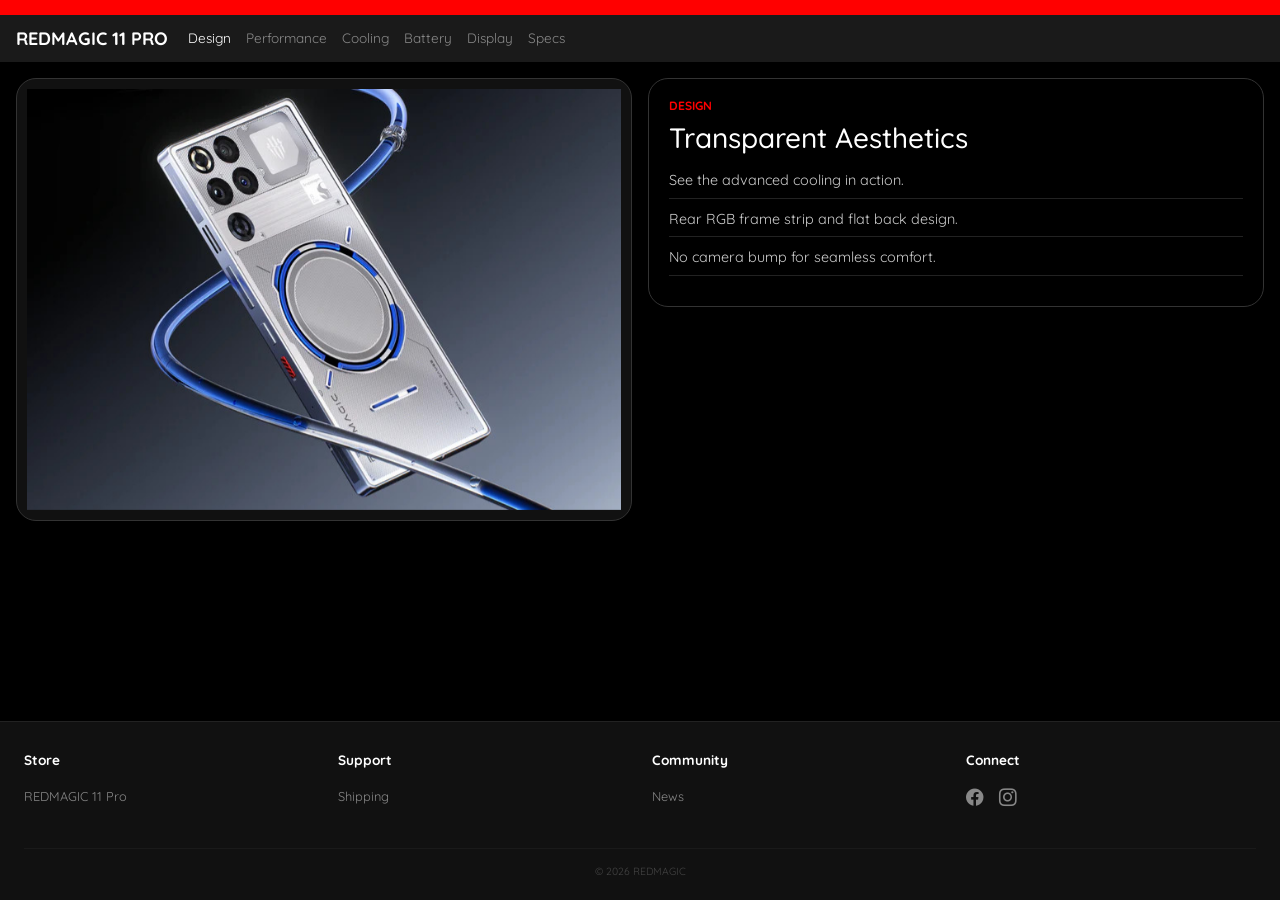
==== A01/index.html @ 56740798 "Update index.html" ====
<!DOCTYPE html>
<html lang="en">
<head>
    <meta charset="utf-8">
    <meta name="viewport" content="width=device-width, initial-scale=1">
    <title>REDMAGIC 11 Pro</title>
    
    <link href="https://cdn.jsdelivr.net/npm/bootstrap@5.3.3/dist/css/bootstrap.min.css" rel="stylesheet">
    <link href="https://fonts.googleapis.com/css2?family=Quicksand:wght@400;500;600;700&display=swap" rel="stylesheet">
    <link rel="stylesheet" href="https://cdn.jsdelivr.net/npm/bootstrap-icons@1.11.3/font/bootstrap-icons.min.css">

    <style>
        body { background: #000; color: white; margin: 0; font-family: 'Quicksand', sans-serif; display: flex; flex-direction: column; min-height: 100vh; }
        .top-bar { height: 15px; background: red; }
        .header-bar { background: #1a1a1a; padding: 10px 0; }
        .brand-name { font-weight: 700; text-transform: uppercase; margin-right: 20px; font-size: clamp(14px, 2vw, 18px); }

        .nav-center { display: flex; gap: 15px; overflow-x: auto; scrollbar-width: none; }
        .nav-center::-webkit-scrollbar { display: none; }
        .tab { cursor: pointer; color: #888; font-size: 0.85rem; position: relative; white-space: nowrap; }
        .tab.active { color: white; }
        .tab.active::after { content: ""; position: absolute; left: 0; bottom: -5px; width: 100%; height: 2px; background: red; }

        .main-content { flex: 1; padding-bottom: 40px; }
        
        /* Box Styling - align-items-start in the row prevents the right box from stretching */
        .left-box { background: #111; border-radius: 20px; border: 1px solid #333; padding: 10px; }
        .content-box { background: #000; border-radius: 20px; padding: 20px; border: 1px solid #333; }
        
        .carousel-item img { width: 100%; height: auto; object-fit: contain; }

        .text-danger { color: #ff0000 !important; text-transform: uppercase; font-weight: 700; font-size: 0.75rem; }
        h2 { font-size: clamp(18px, 3vw, 28px); margin-bottom: 15px; }

        .spec-list { list-style: none; padding: 0; margin: 0; }
        .spec-list li { margin-bottom: 10px; color: #ccc; border-bottom: 1px solid #222; padding-bottom: 6px; font-size: 0.9rem; }
        .spec-list li b { color: white; font-size: 0.75rem; display: inline-block; width: 110px; }

        /* Video logic: single video for 2-side-by-side (using your split source) */
        .video-wrapper { border-radius: 15px; overflow: hidden; background: #000; border: 1px solid #222; margin-top: 15px; }
        .video-wrapper video { width: 100%; display: block; }
        .video-labels { display: flex; justify-content: space-between; margin-top: 8px; font-size: 0.7rem; font-weight: 700; }

        footer { background: #111; padding: 30px 0 20px; border-top: 1px solid #222; margin-top: auto; }
        footer h6 { font-size: 0.85rem; font-weight: 700; margin-bottom: 15px; }
        .footer-links { list-style: none; padding: 0; }
        .footer-links a { color: #888; text-decoration: none; font-size: 0.8rem; }
        .social-icons { display: flex; gap: 15px; font-size: 1.1rem; color: #888; }
        .copyright-bar { margin-top: 25px; font-size: 0.65rem; color: #444; text-align: center; border-top: 1px solid #1a1a1a; padding-top: 15px; }

        @media (max-width: 991px) {
            .header-bar .container-fluid { flex-direction: column; align-items: flex-start !important; }
        }
    </style>
</head>

<body>

<div class="main-content">
    <div class="top-bar"></div>
    <div class="header-bar">
        <div class="container-fluid d-flex justify-content-between px-3">
            <div class="d-flex align-items-center">
                <span class="brand-name">REDMAGIC 11 Pro</span>
                <div class="nav-center">
                    <span class="tab active" data-tab="design">Design</span>
                    <span class="tab" data-tab="performance">Performance</span>
                    <span class="tab" data-tab="cooling">Cooling</span>
                    <span class="tab" data-tab="battery">Battery</span>
                    <span class="tab" data-tab="display">Display</span>
                    <span class="tab" data-tab="specs">Specs</span>
                </div>
            </div>
        </div>
    </div>

    <div class="container-fluid mt-3 px-3">
        <div class="row g-3 align-items-start"> <div class="col-12 col-lg-6">
                <div class="left-box">
                    <div id="phoneCarousel" class="carousel slide" data-bs-ride="carousel">
                        <div class="carousel-inner">
                            <div class="carousel-item active"><img src="phone1.jpg"></div>
                            <div class="carousel-item"><img src="phone2.jpg"></div>
                        </div>
                    </div>
                </div>
            </div>

            <div class="col-12 col-lg-6">
                <div class="content-box" id="contentText">
                    <h4 class="text-danger">Design</h4>
                    <h2>Transparent Aesthetics</h2>
                    <ul class="spec-list">
                        <li>See the advanced cooling in action.</li>
                        <li>Rear RGB frame strip and flat back design.</li>
                        <li>No camera bump for seamless comfort.</li>
                    </ul>
                </div>
            </div>
        </div>
    </div>
</div>

<footer>
    <div class="container-fluid px-4">
        <div class="row">
            <div class="col-3"><h6>Store</h6><ul class="footer-links"><li><a href="#">REDMAGIC 11 Pro</a></li></ul></div>
            <div class="col-3"><h6>Support</h6><ul class="footer-links"><li><a href="#">Shipping</a></li></ul></div>
            <div class="col-3"><h6>Community</h6><ul class="footer-links"><li><a href="#">News</a></li></ul></div>
            <div class="col-3"><h6>Connect</h6><div class="social-icons"><i class="bi bi-facebook"></i><i class="bi bi-instagram"></i></div></div>
        </div>
        <div class="copyright-bar">© 2026 REDMAGIC</div>
    </div>
</footer>

<script src="https://cdn.jsdelivr.net/npm/bootstrap@5.3.3/dist/js/bootstrap.bundle.min.js"></script>

<script>
    const tabs = document.querySelectorAll(".tab");
    const content = document.getElementById("contentText");

    tabs.forEach(tab => {
        tab.onclick = function() {
            tabs.forEach(t => t.classList.remove("active"));
            this.classList.add("active");
            updateContent(this.getAttribute("data-tab"));
        };
    });

    function updateContent(type) {
        if (type === "design") {
            content.innerHTML = `
                <h4 class="text-danger">Design</h4>
                <h2>Transparent Aesthetics</h2>
                <ul class="spec-list">
                    <li>See the advanced cooling in action.</li>
                    <li>Rear RGB frame strip and flat back design.</li>
                    <li>No camera bump for seamless comfort.</li>
                </ul>`;
        } else if (type === "performance") {
            content.innerHTML = `
                <h4 class="text-danger">Performance</h4>
                <h2>Snapdragon 8 Elite Gen 5</h2>
                <ul class="spec-list">
                    <li>CPU Clock Speed: 4.6 GHz.</li>
                    <li>33% Lower Latency with RedCore R4 chip.</li>
                </ul>
                <div class="video-wrapper">
                    <video autoplay loop muted playsinline>
                        <source src="https://eu.redmagic.gg/cdn/shop/videos/c/vp/818a5d08717540efadec2632ffc9727e/818a5d08717540efadec2632ffc9727e.HD-1080p-7.2Mbps-61607323.mp4?v=0" type="video/mp4">
                    </video>
                </div>
                <div class="video-labels">
                    <span class="text-danger">REDMAGIC 11 PRO</span>
                    <span class="text-white">XPHONE 17 PRO MAX</span>
                </div>`;
        } else if (type === "cooling") {
            content.innerHTML = `
                <h4 class="text-danger">Cooling</h4>
                <h2>AquaCore System</h2>
                <ul class="spec-list">
                    <li>24,000 RPM Signature Turbo Fan.</li>
                    <li>13,116 mm² Vapor Chamber (50% better dissipation).</li>
                </ul>`;
        } else if (type === "battery") {
            content.innerHTML = `
                <h4 class="text-danger">Battery</h4>
                <h2>7,500mAh Endurance</h2>
                <ul class="spec-list">
                    <li>Up to 34.1 hours of daily use.</li>
                    <li>80W Wired and Wireless Fast Charging.</li>
                </ul>`;
        } else if (type === "display") {
            content.innerHTML = `
                <h4 class="text-danger">Display</h4>
                <h2>BOE X10 AMOLED</h2>
                <ul class="spec-list">
                    <li>Industry-leading under-screen camera.</li>
                    <li>2688 x 1216 high-resolution visuals.</li>
                </ul>`;
        } else if (type === "specs") {
            content.innerHTML = `
                <h4 class="text-danger">Technical Specifications</h4>
                <h2>Full Hardware Details</h2>
                <ul class="spec-list">
                    <li><b>Main Camera</b> 50MP Samsung GN5, OIS</li>
                    <li><b>Ultra-Wide</b> 50MP Samsung JN1, 120°</li>
                    <li><b>Front Camera</b> 16MP Under-Display (UDC)</li>
                    <li><b>Audio</b> Dual Stereo, DTS:X Ultra</li>
                    <li><b>Dimensions</b> 163.98 x 76.35 x 9.47mm | 229g</li>
                </ul>`;
        }
    }
</script>

</body>
</html>
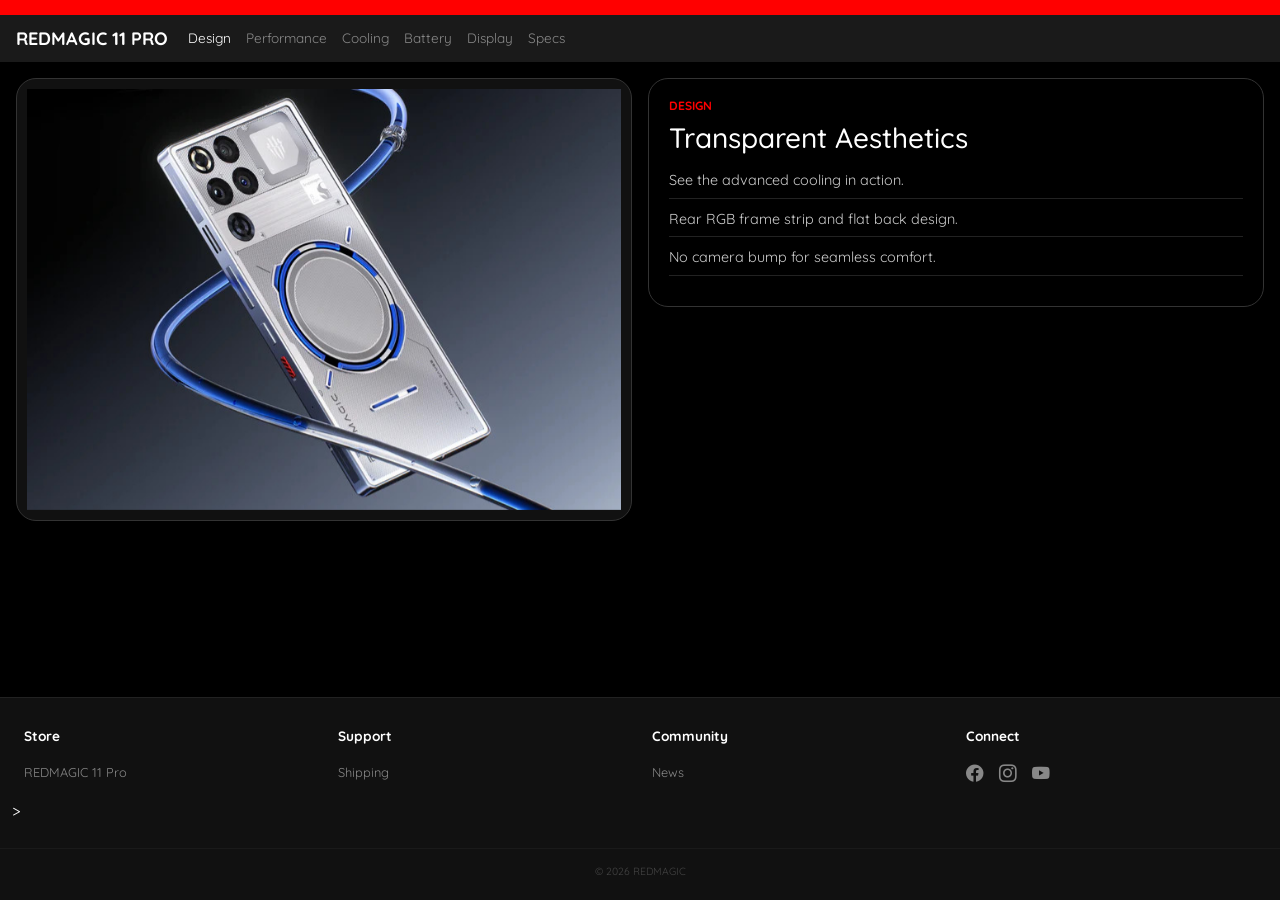
==== commit 714ee504: "Update index.html" ====
--- a/A01/index.html
+++ b/A01/index.html
@@ -107,7 +107,7 @@
             <div class="col-3"><h6>Store</h6><ul class="footer-links"><li><a href="#">REDMAGIC 11 Pro</a></li></ul></div>
             <div class="col-3"><h6>Support</h6><ul class="footer-links"><li><a href="#">Shipping</a></li></ul></div>
             <div class="col-3"><h6>Community</h6><ul class="footer-links"><li><a href="#">News</a></li></ul></div>
-            <div class="col-3"><h6>Connect</h6><div class="social-icons"><i class="bi bi-facebook"></i><i class="bi bi-instagram"></i></div></div>
+            <div class="col-3"><h6>Connect</h6><div class="social-icons"><i class="bi bi-facebook"></i><i class="bi bi-instagram"></i><i class="bi bi-youtube"></i><i class="bi- twitter-x"></i></div></div>></div></div</div>
         </div>
         <div class="copyright-bar">© 2026 REDMAGIC</div>
     </div>
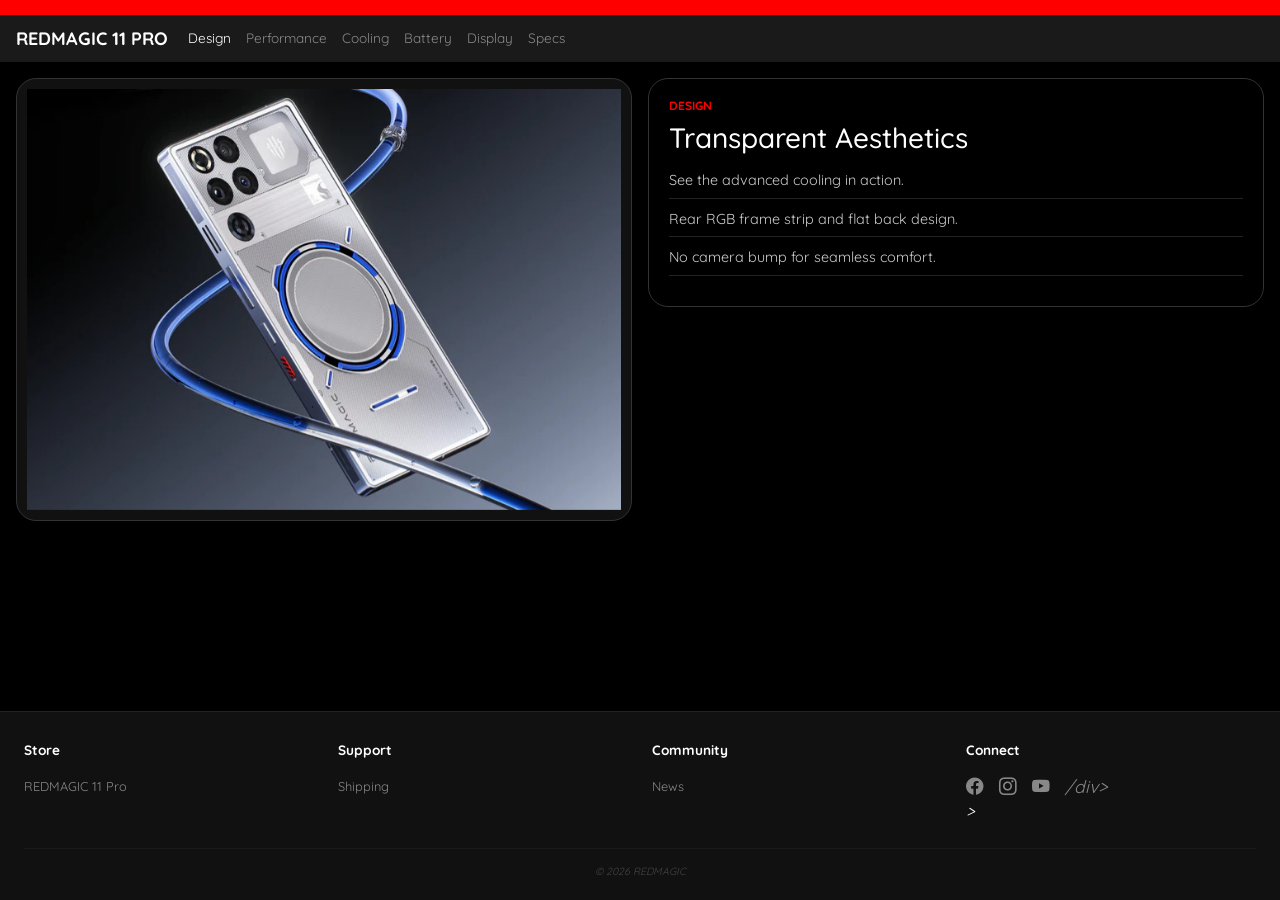
==== commit 9305428b: "Update index.html" ====
--- a/A01/index.html
+++ b/A01/index.html
@@ -107,7 +107,7 @@
             <div class="col-3"><h6>Store</h6><ul class="footer-links"><li><a href="#">REDMAGIC 11 Pro</a></li></ul></div>
             <div class="col-3"><h6>Support</h6><ul class="footer-links"><li><a href="#">Shipping</a></li></ul></div>
             <div class="col-3"><h6>Community</h6><ul class="footer-links"><li><a href="#">News</a></li></ul></div>
-            <div class="col-3"><h6>Connect</h6><div class="social-icons"><i class="bi bi-facebook"></i><i class="bi bi-instagram"></i><i class="bi bi-youtube"></i><i class="bi- twitter-x"></i></div></div>></div></div</div>
+            <div class="col-3"><h6>Connect</h6><div class="social-icons"><i class="bi bi-facebook"></i><i class="bi bi-instagram"></i><i class="bi bi-youtube"></i><i class="bi- twitter-x">/div></div>></div></div</div>
         </div>
         <div class="copyright-bar">© 2026 REDMAGIC</div>
     </div>
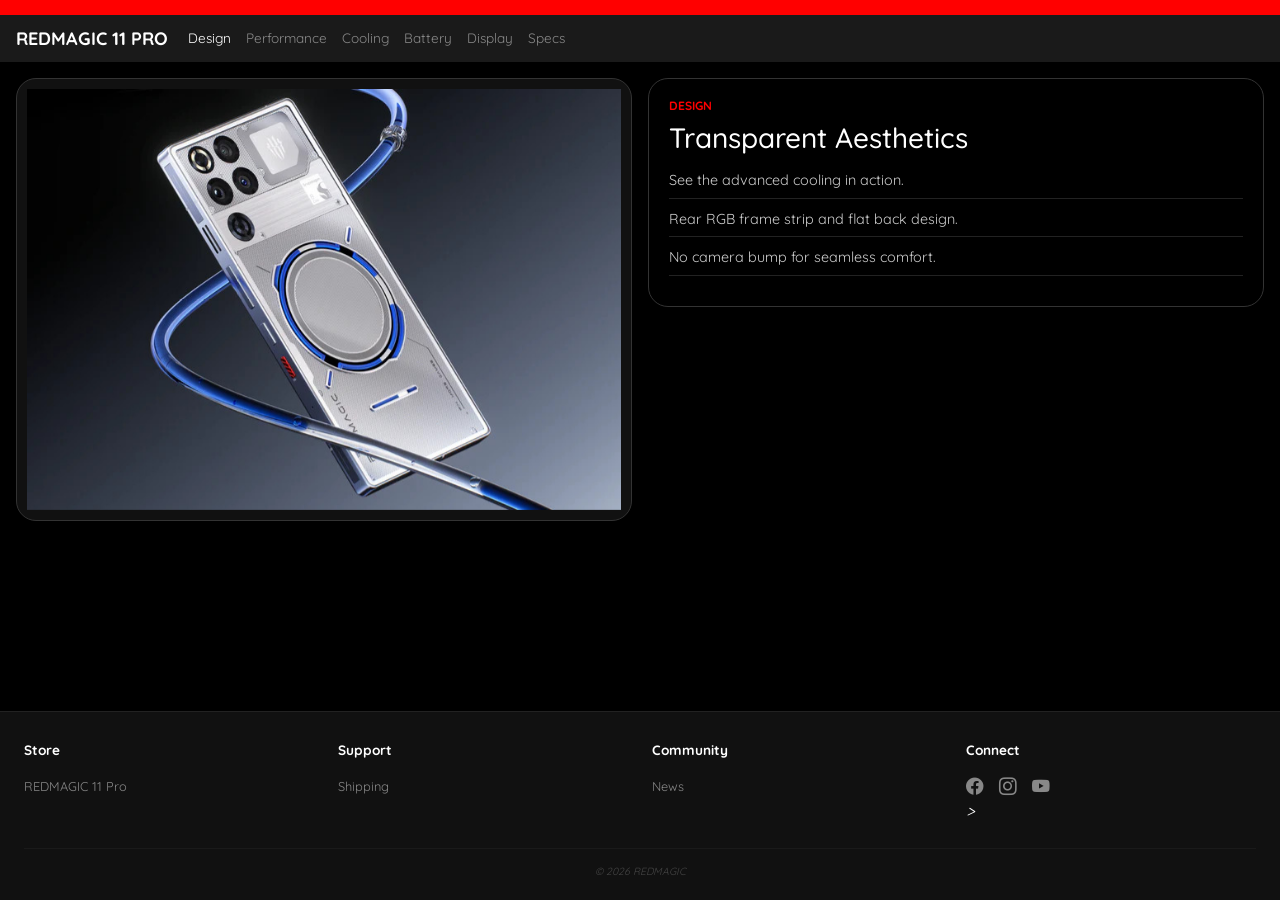
==== commit 564ad8a1: "Update index.html" ====
--- a/A01/index.html
+++ b/A01/index.html
@@ -107,7 +107,7 @@
             <div class="col-3"><h6>Store</h6><ul class="footer-links"><li><a href="#">REDMAGIC 11 Pro</a></li></ul></div>
             <div class="col-3"><h6>Support</h6><ul class="footer-links"><li><a href="#">Shipping</a></li></ul></div>
             <div class="col-3"><h6>Community</h6><ul class="footer-links"><li><a href="#">News</a></li></ul></div>
-            <div class="col-3"><h6>Connect</h6><div class="social-icons"><i class="bi bi-facebook"></i><i class="bi bi-instagram"></i><i class="bi bi-youtube"></i><i class="bi- twitter-x">/div></div>></div></div</div>
+            <div class="col-3"><h6>Connect</h6><div class="social-icons"><i class="bi bi-facebook"></i><i class="bi bi-instagram"></i><i class="bi bi-youtube"></i><i class="bi bi- twitter-x"></div>></div></div</div>
         </div>
         <div class="copyright-bar">© 2026 REDMAGIC</div>
     </div>
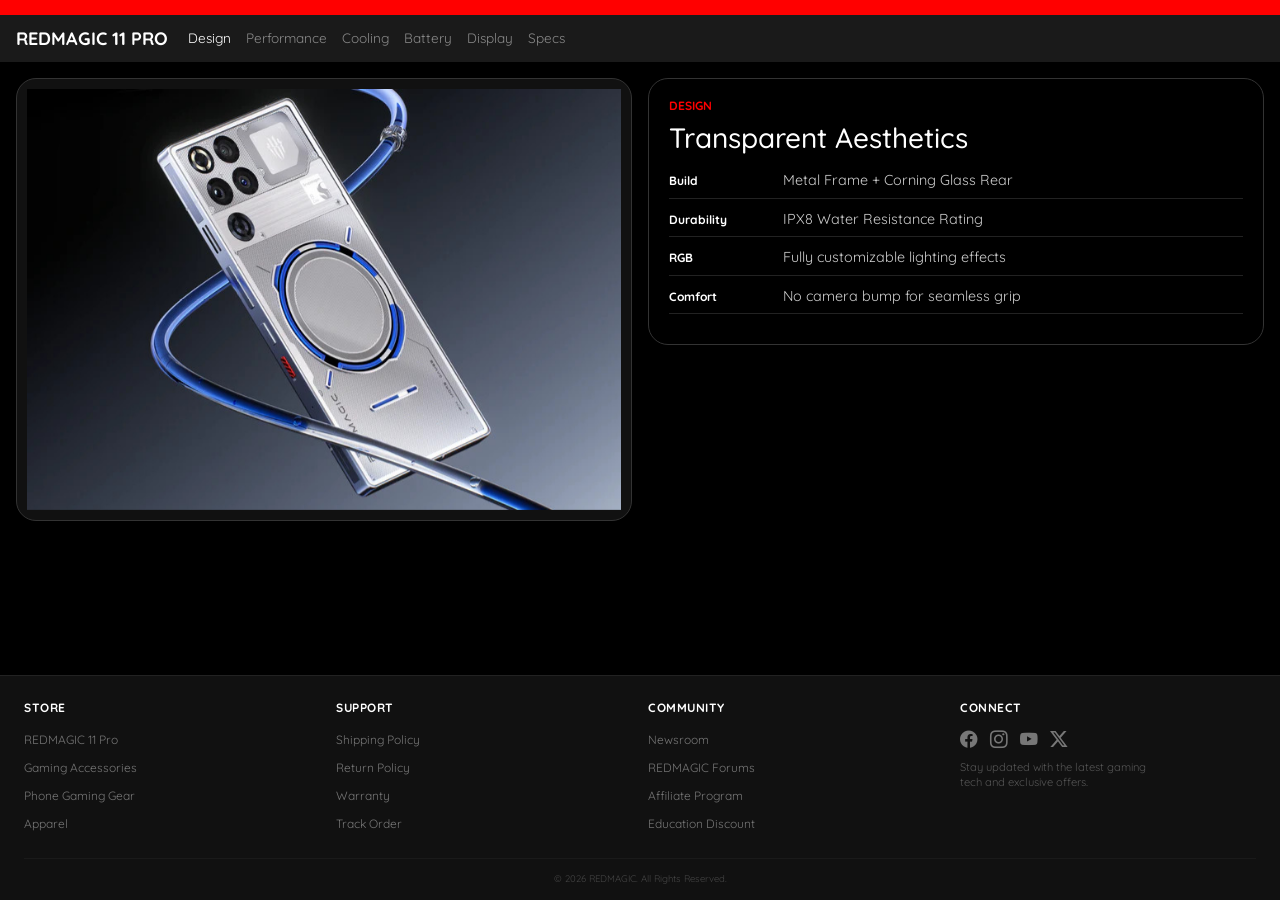
==== commit e50b6909: "Update index.html" ====
--- a/A01/index.html
+++ b/A01/index.html
@@ -4,7 +4,6 @@
     <meta charset="utf-8">
     <meta name="viewport" content="width=device-width, initial-scale=1">
     <title>REDMAGIC 11 Pro</title>
-    
     <link href="https://cdn.jsdelivr.net/npm/bootstrap@5.3.3/dist/css/bootstrap.min.css" rel="stylesheet">
     <link href="https://fonts.googleapis.com/css2?family=Quicksand:wght@400;500;600;700&display=swap" rel="stylesheet">
     <link rel="stylesheet" href="https://cdn.jsdelivr.net/npm/bootstrap-icons@1.11.3/font/bootstrap-icons.min.css">
@@ -14,48 +13,39 @@
         .top-bar { height: 15px; background: red; }
         .header-bar { background: #1a1a1a; padding: 10px 0; }
         .brand-name { font-weight: 700; text-transform: uppercase; margin-right: 20px; font-size: clamp(14px, 2vw, 18px); }
-
         .nav-center { display: flex; gap: 15px; overflow-x: auto; scrollbar-width: none; }
-        .nav-center::-webkit-scrollbar { display: none; }
         .tab { cursor: pointer; color: #888; font-size: 0.85rem; position: relative; white-space: nowrap; }
         .tab.active { color: white; }
         .tab.active::after { content: ""; position: absolute; left: 0; bottom: -5px; width: 100%; height: 2px; background: red; }
-
-        .main-content { flex: 1; padding-bottom: 40px; }
-        
-        /* Box Styling - align-items-start in the row prevents the right box from stretching */
-        .left-box { background: #111; border-radius: 20px; border: 1px solid #333; padding: 10px; }
-        .content-box { background: #000; border-radius: 20px; padding: 20px; border: 1px solid #333; }
-        
+        .main-content { flex: 1; padding-bottom: 30px; }
+        .left-box, .content-box { background: #111; border-radius: 20px; border: 1px solid #333; padding: 10px; }
+        .content-box { background: #000; padding: 20px; }
         .carousel-item img { width: 100%; height: auto; object-fit: contain; }
-
         .text-danger { color: #ff0000 !important; text-transform: uppercase; font-weight: 700; font-size: 0.75rem; }
         h2 { font-size: clamp(18px, 3vw, 28px); margin-bottom: 15px; }
-
         .spec-list { list-style: none; padding: 0; margin: 0; }
         .spec-list li { margin-bottom: 10px; color: #ccc; border-bottom: 1px solid #222; padding-bottom: 6px; font-size: 0.9rem; }
         .spec-list li b { color: white; font-size: 0.75rem; display: inline-block; width: 110px; }
-
-        /* Video logic: single video for 2-side-by-side (using your split source) */
         .video-wrapper { border-radius: 15px; overflow: hidden; background: #000; border: 1px solid #222; margin-top: 15px; }
         .video-wrapper video { width: 100%; display: block; }
         .video-labels { display: flex; justify-content: space-between; margin-top: 8px; font-size: 0.7rem; font-weight: 700; }
-
-        footer { background: #111; padding: 30px 0 20px; border-top: 1px solid #222; margin-top: auto; }
-        footer h6 { font-size: 0.85rem; font-weight: 700; margin-bottom: 15px; }
-        .footer-links { list-style: none; padding: 0; }
-        .footer-links a { color: #888; text-decoration: none; font-size: 0.8rem; }
-        .social-icons { display: flex; gap: 15px; font-size: 1.1rem; color: #888; }
-        .copyright-bar { margin-top: 25px; font-size: 0.65rem; color: #444; text-align: center; border-top: 1px solid #1a1a1a; padding-top: 15px; }
-
-        @media (max-width: 991px) {
-            .header-bar .container-fluid { flex-direction: column; align-items: flex-start !important; }
-        }
+        
+        /* TWEAKED FOOTER */
+        footer { background: #111; padding: 25px 0 15px; border-top: 1px solid #222; margin-top: auto; }
+        footer h6 { font-size: 0.75rem; font-weight: 700; margin-bottom: 10px; color: #fff; text-transform: uppercase; letter-spacing: 0.5px; }
+        .footer-links { list-style: none; padding: 0; margin-bottom: 0; }
+        .footer-links li { margin-bottom: 4px; }
+        .footer-links a { color: #777; text-decoration: none; font-size: 0.75rem; transition: 0.3s; }
+        .footer-links a:hover { color: #ff0000; }
+        .social-icons { display: flex; gap: 12px; font-size: 1.1rem; }
+        .social-icons i { color: #777; cursor: pointer; transition: 0.3s; }
+        .social-icons i:hover { color: #ff0000; }
+        .footer-desc { font-size: 0.7rem; color: #555; max-width: 200px; line-height: 1.3; margin-top: 8px; }
+        .copyright-bar { margin-top: 20px; font-size: 0.6rem; color: #444; text-align: center; border-top: 1px solid #1a1a1a; padding-top: 12px; }
     </style>
 </head>
 
 <body>
-
 <div class="main-content">
     <div class="top-bar"></div>
     <div class="header-bar">
@@ -75,25 +65,26 @@
     </div>
 
     <div class="container-fluid mt-3 px-3">
-        <div class="row g-3 align-items-start"> <div class="col-12 col-lg-6">
+        <div class="row g-3 align-items-start">
+            <div class="col-12 col-lg-6">
                 <div class="left-box">
                     <div id="phoneCarousel" class="carousel slide" data-bs-ride="carousel">
                         <div class="carousel-inner">
-                            <div class="carousel-item active"><img src="phone1.jpg"></div>
-                            <div class="carousel-item"><img src="phone2.jpg"></div>
+                            <div class="carousel-item active"><img src="phone1.jpg" alt="Front View"></div>
+                            <div class="carousel-item"><img src="phone2.jpg" alt="Back View"></div>
                         </div>
                     </div>
                 </div>
             </div>
-
             <div class="col-12 col-lg-6">
                 <div class="content-box" id="contentText">
                     <h4 class="text-danger">Design</h4>
                     <h2>Transparent Aesthetics</h2>
                     <ul class="spec-list">
-                        <li>See the advanced cooling in action.</li>
-                        <li>Rear RGB frame strip and flat back design.</li>
-                        <li>No camera bump for seamless comfort.</li>
+                        <li><b>Build</b> Metal Frame + Corning Glass Rear</li>
+                        <li><b>Durability</b> IPX8 Water Resistance Rating</li>
+                        <li><b>RGB</b> Fully customizable lighting effects</li>
+                        <li><b>Comfort</b> No camera bump for seamless grip</li>
                     </ul>
                 </div>
             </div>
@@ -103,22 +94,53 @@
 
 <footer>
     <div class="container-fluid px-4">
-        <div class="row">
-            <div class="col-3"><h6>Store</h6><ul class="footer-links"><li><a href="#">REDMAGIC 11 Pro</a></li></ul></div>
-            <div class="col-3"><h6>Support</h6><ul class="footer-links"><li><a href="#">Shipping</a></li></ul></div>
-            <div class="col-3"><h6>Community</h6><ul class="footer-links"><li><a href="#">News</a></li></ul></div>
-            <div class="col-3"><h6>Connect</h6><div class="social-icons"><i class="bi bi-facebook"></i><i class="bi bi-instagram"></i><i class="bi bi-youtube"></i><i class="bi bi- twitter-x"></div>></div></div</div>
+        <div class="row g-3">
+            <div class="col-6 col-md-3">
+                <h6>Store</h6>
+                <ul class="footer-links">
+                    <li><a href="#">REDMAGIC 11 Pro</a></li>
+                    <li><a href="#">Gaming Accessories</a></li>
+                    <li><a href="#">Phone Gaming Gear</a></li>
+                    <li><a href="#">Apparel</a></li>
+                </ul>
+            </div>
+            <div class="col-6 col-md-3">
+                <h6>Support</h6>
+                <ul class="footer-links">
+                    <li><a href="#">Shipping Policy</a></li>
+                    <li><a href="#">Return Policy</a></li>
+                    <li><a href="#">Warranty</a></li>
+                    <li><a href="#">Track Order</a></li>
+                </ul>
+            </div>
+            <div class="col-6 col-md-3">
+                <h6>Community</h6>
+                <ul class="footer-links">
+                    <li><a href="#">Newsroom</a></li>
+                    <li><a href="#">REDMAGIC Forums</a></li>
+                    <li><a href="#">Affiliate Program</a></li>
+                    <li><a href="#">Education Discount</a></li>
+                </ul>
+            </div>
+            <div class="col-6 col-md-3">
+                <h6>Connect</h6>
+                <div class="social-icons">
+                    <i class="bi bi-facebook"></i>
+                    <i class="bi bi-instagram"></i>
+                    <i class="bi bi-youtube"></i>
+                    <i class="bi bi-twitter-x"></i>
+                </div>
+                <p class="footer-desc">Stay updated with the latest gaming tech and exclusive offers.</p>
+            </div>
         </div>
-        <div class="copyright-bar">© 2026 REDMAGIC</div>
+        <div class="copyright-bar">© 2026 REDMAGIC. All Rights Reserved.</div>
     </div>
 </footer>
 
 <script src="https://cdn.jsdelivr.net/npm/bootstrap@5.3.3/dist/js/bootstrap.bundle.min.js"></script>
-
 <script>
     const tabs = document.querySelectorAll(".tab");
     const content = document.getElementById("contentText");
-
     tabs.forEach(tab => {
         tab.onclick = function() {
             tabs.forEach(t => t.classList.remove("active"));
@@ -133,17 +155,20 @@
                 <h4 class="text-danger">Design</h4>
                 <h2>Transparent Aesthetics</h2>
                 <ul class="spec-list">
-                    <li>See the advanced cooling in action.</li>
-                    <li>Rear RGB frame strip and flat back design.</li>
-                    <li>No camera bump for seamless comfort.</li>
+                    <li><b>Build</b> Metal Middle Frame + Corning Glass Rear</li>
+                    <li><b>Protection</b> IPX8 Water Resistance & Dust-Proof</li>
+                    <li><b>Colors</b> Matte Black, Transparent Silver/Black</li>
+                    <li><b>Dimensions</b> 163.82 x 76.54 x 8.9mm | 230g</li>
                 </ul>`;
         } else if (type === "performance") {
             content.innerHTML = `
                 <h4 class="text-danger">Performance</h4>
                 <h2>Snapdragon 8 Elite Gen 5</h2>
                 <ul class="spec-list">
-                    <li>CPU Clock Speed: 4.6 GHz.</li>
-                    <li>33% Lower Latency with RedCore R4 chip.</li>
+                    <li><b>Chipset</b> Snapdragon 8 Elite + RedCore R4</li>
+                    <li><b>CPU</b> Oryon™ Cores clocked at 4.6Ghz</li>
+                    <li><b>Memory</b> Up to 24GB LPDDR5T RAM</li>
+                    <li><b>Storage</b> Up to 1TB UFS 4.1 Pro</li>
                 </ul>
                 <div class="video-wrapper">
                     <video autoplay loop muted playsinline>
@@ -159,39 +184,44 @@
                 <h4 class="text-danger">Cooling</h4>
                 <h2>AquaCore System</h2>
                 <ul class="spec-list">
-                    <li>24,000 RPM Signature Turbo Fan.</li>
-                    <li>13,116 mm² Vapor Chamber (50% better dissipation).</li>
+                    <li><b>Fan</b> 24,000 RPM Waterproof Turbo Fan</li>
+                    <li><b>VC</b> 13,116 mm² 3D Vapor Chamber</li>
+                    <li><b>Liquid</b> Flowing Liquid Cooling Technology</li>
+                    <li><b>Material</b> Composite Liquid Metal 3.0</li>
                 </ul>`;
         } else if (type === "battery") {
             content.innerHTML = `
                 <h4 class="text-danger">Battery</h4>
                 <h2>7,500mAh Endurance</h2>
                 <ul class="spec-list">
-                    <li>Up to 34.1 hours of daily use.</li>
-                    <li>80W Wired and Wireless Fast Charging.</li>
+                    <li><b>Capacity</b> 7,500mAh Large Battery</li>
+                    <li><b>Charging</b> 80W Wired & Wireless Charging</li>
+                    <li><b>Ports</b> USB 3.2 Gen 2 Type-C (DP Support)</li>
+                    <li><b>Audio</b> 3.5mm Jack + Stereo Speakers</li>
                 </ul>`;
         } else if (type === "display") {
             content.innerHTML = `
                 <h4 class="text-danger">Display</h4>
                 <h2>BOE X10 AMOLED</h2>
                 <ul class="spec-list">
-                    <li>Industry-leading under-screen camera.</li>
-                    <li>2688 x 1216 high-resolution visuals.</li>
+                    <li><b>Specs</b> 6.85" FHD+ | 144Hz Refresh Rate</li>
+                    <li><b>Touch</b> 3000Hz Highest Sampling Rate</li>
+                    <li><b>Brightness</b> 1,800 Nits Max Peak</li>
+                    <li><b>Color</b> 100% DCI-P3 | Accuracy △E＜1</li>
                 </ul>`;
         } else if (type === "specs") {
             content.innerHTML = `
                 <h4 class="text-danger">Technical Specifications</h4>
                 <h2>Full Hardware Details</h2>
                 <ul class="spec-list">
-                    <li><b>Main Camera</b> 50MP Samsung GN5, OIS</li>
-                    <li><b>Ultra-Wide</b> 50MP Samsung JN1, 120°</li>
-                    <li><b>Front Camera</b> 16MP Under-Display (UDC)</li>
-                    <li><b>Audio</b> Dual Stereo, DTS:X Ultra</li>
-                    <li><b>Dimensions</b> 163.98 x 76.35 x 9.47mm | 229g</li>
+                    <li><b>Rear Cam</b> 50MP + 50MP + 2MP (OIS Support)</li>
+                    <li><b>Front Cam</b> 16MP Under-Display (AI Enhanced)</li>
+                    <li><b>Network</b> 5G SA+NSA | Wi-Fi 7 | BT 5.4</li>
+                    <li><b>Security</b> 3D Ultrasonic Fingerprint + Face ID</li>
+                    <li><b>OS</b> REDMAGIC OS 11 (Android 16.0)</li>
                 </ul>`;
         }
     }
 </script>
-
 </body>
 </html>
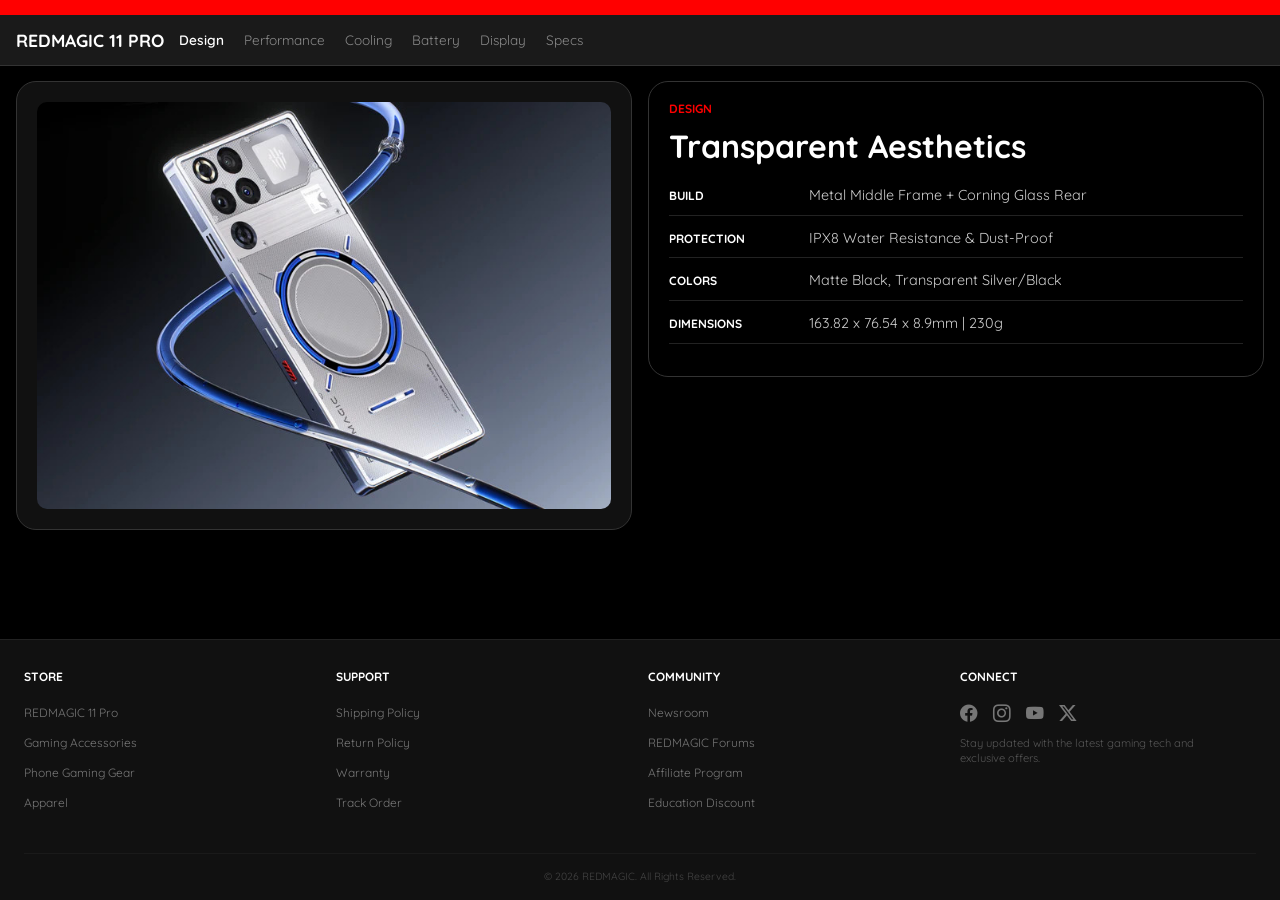
==== commit 80ee7d80: "Update index.html" ====
--- a/A01/index.html
+++ b/A01/index.html
@@ -9,47 +9,89 @@
     <link rel="stylesheet" href="https://cdn.jsdelivr.net/npm/bootstrap-icons@1.11.3/font/bootstrap-icons.min.css">
 
     <style>
-        body { background: #000; color: white; margin: 0; font-family: 'Quicksand', sans-serif; display: flex; flex-direction: column; min-height: 100vh; }
-        .top-bar { height: 15px; background: red; }
-        .header-bar { background: #1a1a1a; padding: 10px 0; }
-        .brand-name { font-weight: 700; text-transform: uppercase; margin-right: 20px; font-size: clamp(14px, 2vw, 18px); }
-        .nav-center { display: flex; gap: 15px; overflow-x: auto; scrollbar-width: none; }
-        .tab { cursor: pointer; color: #888; font-size: 0.85rem; position: relative; white-space: nowrap; }
-        .tab.active { color: white; }
-        .tab.active::after { content: ""; position: absolute; left: 0; bottom: -5px; width: 100%; height: 2px; background: red; }
-        .main-content { flex: 1; padding-bottom: 30px; }
-        .left-box, .content-box { background: #111; border-radius: 20px; border: 1px solid #333; padding: 10px; }
-        .content-box { background: #000; padding: 20px; }
-        .carousel-item img { width: 100%; height: auto; object-fit: contain; }
+        body { background: #000; color: white; margin: 0; font-family: 'Quicksand', sans-serif; display: flex; flex-direction: column; min-height: 100vh; overflow-x: hidden; }
+        .top-bar { height: 15px; background: red; width: 100%; }
+        
+        .header-bar { background: #1a1a1a; padding: 10px 0; border-bottom: 1px solid #333; }
+        .brand-name { font-weight: 700; text-transform: uppercase; font-size: 1.1rem; white-space: nowrap; margin-right: 15px; }
+        
+        .nav-center { 
+            display: flex; 
+            gap: 20px; 
+            overflow-x: auto; 
+            scrollbar-width: none; 
+            padding: 5px 0;
+            -webkit-overflow-scrolling: touch;
+        }
+        .nav-center::-webkit-scrollbar { display: none; }
+        
+        .tab { cursor: pointer; color: #888; font-size: 0.85rem; position: relative; white-space: nowrap; transition: 0.3s; }
+        .tab.active { color: white; font-weight: 600; }
+        .tab.active::after { content: ""; position: absolute; left: 0; bottom: -8px; width: 100%; height: 2px; background: red; }
+        
+        .main-content { flex: 1; padding: 15px 0 40px; }
+        
+        /* Containers now strictly follow content height */
+        .left-box, .content-box { 
+            background: #111; 
+            border-radius: 20px; 
+            border: 1px solid #333; 
+            padding: 20px; 
+            margin-bottom: 15px;
+            height: auto; 
+            display: block;
+        }
+        
+        .content-box { background: #000; }
+        
+        .carousel-item img { width: 100%; height: auto; border-radius: 10px; }
         .text-danger { color: #ff0000 !important; text-transform: uppercase; font-weight: 700; font-size: 0.75rem; }
-        h2 { font-size: clamp(18px, 3vw, 28px); margin-bottom: 15px; }
-        .spec-list { list-style: none; padding: 0; margin: 0; }
-        .spec-list li { margin-bottom: 10px; color: #ccc; border-bottom: 1px solid #222; padding-bottom: 6px; font-size: 0.9rem; }
-        .spec-list li b { color: white; font-size: 0.75rem; display: inline-block; width: 110px; }
+        h2 { font-size: clamp(22px, 5vw, 32px); margin: 10px 0 20px; font-weight: 700; }
+        
+        .spec-list { list-style: none; padding: 0; margin: 0; width: 100%; }
+        .spec-list li { 
+            margin-bottom: 12px; 
+            color: #ccc; 
+            border-bottom: 1px solid #222; 
+            padding-bottom: 8px; 
+            font-size: 0.9rem; 
+            display: flex;
+            flex-wrap: wrap; 
+        }
+        
+        .spec-list li b { color: white; font-size: 0.75rem; text-transform: uppercase; display: block; width: 100%; margin-bottom: 4px; }
+
+        @media (min-width: 768px) {
+            .spec-list li { flex-wrap: nowrap; align-items: baseline; }
+            .spec-list li b { width: 140px; margin-bottom: 0; flex-shrink: 0; }
+            /* This prevents the right column from stretching to match the image height */
+            .row.g-3 { align-items: flex-start !important; } 
+        }
+
         .video-wrapper { border-radius: 15px; overflow: hidden; background: #000; border: 1px solid #222; margin-top: 15px; }
         .video-wrapper video { width: 100%; display: block; }
-        .video-labels { display: flex; justify-content: space-between; margin-top: 8px; font-size: 0.7rem; font-weight: 700; }
-        
-        /* TWEAKED FOOTER */
-        footer { background: #111; padding: 25px 0 15px; border-top: 1px solid #222; margin-top: auto; }
-        footer h6 { font-size: 0.75rem; font-weight: 700; margin-bottom: 10px; color: #fff; text-transform: uppercase; letter-spacing: 0.5px; }
-        .footer-links { list-style: none; padding: 0; margin-bottom: 0; }
-        .footer-links li { margin-bottom: 4px; }
+        .video-labels { display: flex; justify-content: space-between; margin-top: 8px; font-size: 0.65rem; font-weight: 700; }
+        
+        footer { background: #111; padding: 30px 0 15px; border-top: 1px solid #222; }
+        footer h6 { font-size: 0.75rem; font-weight: 700; margin-bottom: 15px; color: #fff; text-transform: uppercase; }
+        .footer-links { list-style: none; padding: 0; margin-bottom: 15px; }
+        .footer-links li { margin-bottom: 6px; }
         .footer-links a { color: #777; text-decoration: none; font-size: 0.75rem; transition: 0.3s; }
-        .footer-links a:hover { color: #ff0000; }
-        .social-icons { display: flex; gap: 12px; font-size: 1.1rem; }
-        .social-icons i { color: #777; cursor: pointer; transition: 0.3s; }
-        .social-icons i:hover { color: #ff0000; }
-        .footer-desc { font-size: 0.7rem; color: #555; max-width: 200px; line-height: 1.3; margin-top: 8px; }
-        .copyright-bar { margin-top: 20px; font-size: 0.6rem; color: #444; text-align: center; border-top: 1px solid #1a1a1a; padding-top: 12px; }
+        .footer-links a:hover { color: red; }
+        
+        .social-icons { display: flex; gap: 15px; margin-bottom: 10px; }
+        .social-icons a { color: #777; font-size: 1.1rem; transition: 0.3s; text-decoration: none; }
+        .social-icons a:hover { color: #ff0000; }
+        
+        .footer-desc { font-size: 0.7rem; color: #555; max-width: 250px; line-height: 1.4; }
+        .copyright-bar { margin-top: 25px; font-size: 0.65rem; color: #444; text-align: center; padding-top: 15px; border-top: 1px solid #1a1a1a; }
     </style>
 </head>
 
 <body>
-<div class="main-content">
     <div class="top-bar"></div>
-    <div class="header-bar">
-        <div class="container-fluid d-flex justify-content-between px-3">
+    <header class="header-bar">
+        <div class="container-fluid px-3">
             <div class="d-flex align-items-center">
                 <span class="brand-name">REDMAGIC 11 Pro</span>
                 <div class="nav-center">
@@ -62,166 +104,152 @@
                 </div>
             </div>
         </div>
-    </div>
-
-    <div class="container-fluid mt-3 px-3">
-        <div class="row g-3 align-items-start">
-            <div class="col-12 col-lg-6">
-                <div class="left-box">
-                    <div id="phoneCarousel" class="carousel slide" data-bs-ride="carousel">
-                        <div class="carousel-inner">
-                            <div class="carousel-item active"><img src="phone1.jpg" alt="Front View"></div>
-                            <div class="carousel-item"><img src="phone2.jpg" alt="Back View"></div>
+    </header>
+
+    <div class="main-content">
+        <div class="container-fluid px-3">
+            <div class="row g-3">
+                <div class="col-12 col-lg-6">
+                    <div class="left-box">
+                        <div id="phoneCarousel" class="carousel slide" data-bs-ride="carousel">
+                            <div class="carousel-inner">
+                                <div class="carousel-item active"><img src="phone1.jpg" alt="Front"></div>
+                                <div class="carousel-item"><img src="phone2.jpg" alt="Back"></div>
+                            </div>
                         </div>
                     </div>
                 </div>
-            </div>
-            <div class="col-12 col-lg-6">
-                <div class="content-box" id="contentText">
-                    <h4 class="text-danger">Design</h4>
-                    <h2>Transparent Aesthetics</h2>
-                    <ul class="spec-list">
-                        <li><b>Build</b> Metal Frame + Corning Glass Rear</li>
-                        <li><b>Durability</b> IPX8 Water Resistance Rating</li>
-                        <li><b>RGB</b> Fully customizable lighting effects</li>
-                        <li><b>Comfort</b> No camera bump for seamless grip</li>
-                    </ul>
+                <div class="col-12 col-lg-6">
+                    <div class="content-box" id="contentText">
+                        <h4 class="text-danger">Design</h4>
+                        <h2>Transparent Aesthetics</h2>
+                        <ul class="spec-list">
+                            <li><b>Build</b> Metal Middle Frame + Corning Glass Rear</li>
+                            <li><b>Protection</b> IPX8 Water Resistance & Dust-Proof</li>
+                            <li><b>Colors</b> Matte Black, Transparent Silver/Black</li>
+                            <li><b>Dimensions</b> 163.82 x 76.54 x 8.9mm | 230g</li>
+                        </ul>
+                    </div>
                 </div>
             </div>
         </div>
     </div>
-</div>
-
-<footer>
-    <div class="container-fluid px-4">
-        <div class="row g-3">
-            <div class="col-6 col-md-3">
-                <h6>Store</h6>
-                <ul class="footer-links">
-                    <li><a href="#">REDMAGIC 11 Pro</a></li>
-                    <li><a href="#">Gaming Accessories</a></li>
-                    <li><a href="#">Phone Gaming Gear</a></li>
-                    <li><a href="#">Apparel</a></li>
-                </ul>
+
+    <footer>
+        <div class="container-fluid px-4">
+            <div class="row g-3">
+                <div class="col-6 col-md-3">
+                    <h6>Store</h6>
+                    <ul class="footer-links">
+                        <li><a href="#">REDMAGIC 11 Pro</a></li>
+                        <li><a href="#">Gaming Accessories</a></li>
+                        <li><a href="#">Phone Gaming Gear</a></li>
+                        <li><a href="#">Apparel</a></li>
+                    </ul>
+                </div>
+                <div class="col-6 col-md-3">
+                    <h6>Support</h6>
+                    <ul class="footer-links">
+                        <li><a href="#">Shipping Policy</a></li>
+                        <li><a href="#">Return Policy</a></li>
+                        <li><a href="#">Warranty</a></li>
+                        <li><a href="#">Track Order</a></li>
+                    </ul>
+                </div>
+                <div class="col-6 col-md-3">
+                    <h6>Community</h6>
+                    <ul class="footer-links">
+                        <li><a href="#">Newsroom</a></li>
+                        <li><a href="#">REDMAGIC Forums</a></li>
+                        <li><a href="#">Affiliate Program</a></li>
+                        <li><a href="#">Education Discount</a></li>
+                    </ul>
+                </div>
+                <div class="col-6 col-md-3">
+                    <h6>Connect</h6>
+                    <div class="social-icons">
+                        <a href="https://facebook.com/redmagicgaming" target="_blank"><i class="bi bi-facebook"></i></a>
+                        <a href="https://instagram.com/redmagicgaming" target="_blank"><i class="bi bi-instagram"></i></a>
+                        <a href="https://youtube.com/@RedMagicGaming" target="_blank"><i class="bi bi-youtube"></i></a>
+                        <a href="https://x.com/redmagicgaming" target="_blank"><i class="bi bi-twitter-x"></i></a>
+                    </div>
+                    <p class="footer-desc">Stay updated with the latest gaming tech and exclusive offers.</p>
+                </div>
             </div>
-            <div class="col-6 col-md-3">
-                <h6>Support</h6>
-                <ul class="footer-links">
-                    <li><a href="#">Shipping Policy</a></li>
-                    <li><a href="#">Return Policy</a></li>
-                    <li><a href="#">Warranty</a></li>
-                    <li><a href="#">Track Order</a></li>
-                </ul>
-            </div>
-            <div class="col-6 col-md-3">
-                <h6>Community</h6>
-                <ul class="footer-links">
-                    <li><a href="#">Newsroom</a></li>
-                    <li><a href="#">REDMAGIC Forums</a></li>
-                    <li><a href="#">Affiliate Program</a></li>
-                    <li><a href="#">Education Discount</a></li>
-                </ul>
-            </div>
-            <div class="col-6 col-md-3">
-                <h6>Connect</h6>
-                <div class="social-icons">
-                    <i class="bi bi-facebook"></i>
-                    <i class="bi bi-instagram"></i>
-                    <i class="bi bi-youtube"></i>
-                    <i class="bi bi-twitter-x"></i>
-                </div>
-                <p class="footer-desc">Stay updated with the latest gaming tech and exclusive offers.</p>
-            </div>
+            <div class="copyright-bar">© 2026 REDMAGIC. All Rights Reserved.</div>
         </div>
-        <div class="copyright-bar">© 2026 REDMAGIC. All Rights Reserved.</div>
-    </div>
-</footer>
-
-<script src="https://cdn.jsdelivr.net/npm/bootstrap@5.3.3/dist/js/bootstrap.bundle.min.js"></script>
-<script>
-    const tabs = document.querySelectorAll(".tab");
-    const content = document.getElementById("contentText");
-    tabs.forEach(tab => {
-        tab.onclick = function() {
-            tabs.forEach(t => t.classList.remove("active"));
-            this.classList.add("active");
-            updateContent(this.getAttribute("data-tab"));
-        };
-    });
-
-    function updateContent(type) {
-        if (type === "design") {
-            content.innerHTML = `
-                <h4 class="text-danger">Design</h4>
-                <h2>Transparent Aesthetics</h2>
-                <ul class="spec-list">
-                    <li><b>Build</b> Metal Middle Frame + Corning Glass Rear</li>
-                    <li><b>Protection</b> IPX8 Water Resistance & Dust-Proof</li>
-                    <li><b>Colors</b> Matte Black, Transparent Silver/Black</li>
-                    <li><b>Dimensions</b> 163.82 x 76.54 x 8.9mm | 230g</li>
-                </ul>`;
-        } else if (type === "performance") {
-            content.innerHTML = `
-                <h4 class="text-danger">Performance</h4>
-                <h2>Snapdragon 8 Elite Gen 5</h2>
-                <ul class="spec-list">
-                    <li><b>Chipset</b> Snapdragon 8 Elite + RedCore R4</li>
-                    <li><b>CPU</b> Oryon™ Cores clocked at 4.6Ghz</li>
-                    <li><b>Memory</b> Up to 24GB LPDDR5T RAM</li>
-                    <li><b>Storage</b> Up to 1TB UFS 4.1 Pro</li>
-                </ul>
-                <div class="video-wrapper">
-                    <video autoplay loop muted playsinline>
-                        <source src="https://eu.redmagic.gg/cdn/shop/videos/c/vp/818a5d08717540efadec2632ffc9727e/818a5d08717540efadec2632ffc9727e.HD-1080p-7.2Mbps-61607323.mp4?v=0" type="video/mp4">
-                    </video>
-                </div>
-                <div class="video-labels">
-                    <span class="text-danger">REDMAGIC 11 PRO</span>
-                    <span class="text-white">XPHONE 17 PRO MAX</span>
-                </div>`;
-        } else if (type === "cooling") {
-            content.innerHTML = `
-                <h4 class="text-danger">Cooling</h4>
-                <h2>AquaCore System</h2>
-                <ul class="spec-list">
-                    <li><b>Fan</b> 24,000 RPM Waterproof Turbo Fan</li>
-                    <li><b>VC</b> 13,116 mm² 3D Vapor Chamber</li>
-                    <li><b>Liquid</b> Flowing Liquid Cooling Technology</li>
-                    <li><b>Material</b> Composite Liquid Metal 3.0</li>
-                </ul>`;
-        } else if (type === "battery") {
-            content.innerHTML = `
-                <h4 class="text-danger">Battery</h4>
-                <h2>7,500mAh Endurance</h2>
-                <ul class="spec-list">
-                    <li><b>Capacity</b> 7,500mAh Large Battery</li>
-                    <li><b>Charging</b> 80W Wired & Wireless Charging</li>
-                    <li><b>Ports</b> USB 3.2 Gen 2 Type-C (DP Support)</li>
-                    <li><b>Audio</b> 3.5mm Jack + Stereo Speakers</li>
-                </ul>`;
-        } else if (type === "display") {
-            content.innerHTML = `
-                <h4 class="text-danger">Display</h4>
-                <h2>BOE X10 AMOLED</h2>
-                <ul class="spec-list">
-                    <li><b>Specs</b> 6.85" FHD+ | 144Hz Refresh Rate</li>
-                    <li><b>Touch</b> 3000Hz Highest Sampling Rate</li>
-                    <li><b>Brightness</b> 1,800 Nits Max Peak</li>
-                    <li><b>Color</b> 100% DCI-P3 | Accuracy △E＜1</li>
-                </ul>`;
-        } else if (type === "specs") {
-            content.innerHTML = `
-                <h4 class="text-danger">Technical Specifications</h4>
-                <h2>Full Hardware Details</h2>
-                <ul class="spec-list">
-                    <li><b>Rear Cam</b> 50MP + 50MP + 2MP (OIS Support)</li>
-                    <li><b>Front Cam</b> 16MP Under-Display (AI Enhanced)</li>
-                    <li><b>Network</b> 5G SA+NSA | Wi-Fi 7 | BT 5.4</li>
-                    <li><b>Security</b> 3D Ultrasonic Fingerprint + Face ID</li>
-                    <li><b>OS</b> REDMAGIC OS 11 (Android 16.0)</li>
-                </ul>`;
-        }
-    }
-</script>
+    </footer>
+
+    <script src="https://cdn.jsdelivr.net/npm/bootstrap@5.3.3/dist/js/bootstrap.bundle.min.js"></script>
+    <script>
+        const tabs = document.querySelectorAll(".tab");
+        const content = document.getElementById("contentText");
+        
+        tabs.forEach(tab => {
+            tab.onclick = function() {
+                tabs.forEach(t => t.classList.remove("active"));
+                this.classList.add("active");
+                this.scrollIntoView({ behavior: 'smooth', inline: 'center', block: 'nearest' });
+                updateContent(this.getAttribute("data-tab"));
+            };
+        });
+
+        function updateContent(type) {
+            if (type === "design") {
+                content.innerHTML = `<h4 class="text-danger">Design</h4><h2>Transparent Aesthetics</h2>
+                    <ul class="spec-list">
+                        <li><b>Build</b> Metal Middle Frame + Corning Glass Rear</li>
+                        <li><b>Protection</b> IPX8 Water Resistance & Dust-Proof</li>
+                        <li><b>Colors</b> Matte Black, Transparent Silver/Black</li>
+                        <li><b>Dimensions</b> 163.82 x 76.54 x 8.9mm | 230g</li>
+                    </ul>`;
+            } else if (type === "performance") {
+                content.innerHTML = `<h4 class="text-danger">Performance</h4><h2>Snapdragon 8 Elite Gen 5</h2>
+                    <ul class="spec-list">
+                        <li><b>Chipset</b> Snapdragon 8 Elite + RedCore R4</li>
+                        <li><b>CPU</b> Oryon™ Cores clocked at 4.6Ghz</li>
+                        <li><b>Memory</b> Up to 24GB LPDDR5T RAM</li>
+                        <li><b>Storage</b> Up to 1TB UFS 4.1 Pro</li>
+                    </ul>
+                    <div class="video-wrapper">
+                        <video autoplay loop muted playsinline><source src="https://eu.redmagic.gg/cdn/shop/videos/c/vp/818a5d08717540efadec2632ffc9727e/818a5d08717540efadec2632ffc9727e.HD-1080p-7.2Mbps-61607323.mp4?v=0" type="video/mp4"></video>
+                    </div>
+                    <div class="video-labels"><span class="text-danger">REDMAGIC 11 PRO</span><span class="text-white">XPHONE 17 PRO MAX</span></div>`;
+            } else if (type === "cooling") {
+                content.innerHTML = `<h4 class="text-danger">Cooling</h4><h2>AquaCore System</h2>
+                    <ul class="spec-list">
+                        <li><b>Fan</b> 24,000 RPM Waterproof Turbo Fan</li>
+                        <li><b>VC</b> 13,116 mm² 3D Vapor Chamber</li>
+                        <li><b>Liquid</b> Flowing Liquid Cooling Technology</li>
+                        <li><b>Material</b> Composite Liquid Metal 3.0</li>
+                    </ul>`;
+            } else if (type === "battery") {
+                content.innerHTML = `<h4 class="text-danger">Battery</h4><h2>7,500mAh Endurance</h2>
+                    <ul class="spec-list">
+                        <li><b>Capacity</b> 7,500mAh Large Battery</li>
+                        <li><b>Charging</b> 80W Wired & Wireless Charging</li>
+                        <li><b>Ports</b> USB 3.2 Gen 2 Type-C (DP Support)</li>
+                        <li><b>Audio</b> 3.5mm Jack + Stereo Speakers</li>
+                    </ul>`;
+            } else if (type === "display") {
+                content.innerHTML = `<h4 class="text-danger">Display</h4><h2>BOE X10 AMOLED</h2>
+                    <ul class="spec-list">
+                        <li><b>Specs</b> 6.85" FHD+ | 144Hz Refresh Rate</li>
+                        <li><b>Touch</b> 3000Hz Highest Sampling Rate</li>
+                        <li><b>Brightness</b> 1,800 Nits Max Peak</li>
+                        <li><b>Color</b> 100% DCI-P3 | Accuracy △E＜1</li>
+                    </ul>`;
+            } else if (type === "specs") {
+                content.innerHTML = `<h4 class="text-danger">Technical Specifications</h4><h2>Full Hardware Details</h2>
+                    <ul class="spec-list">
+                        <li><b>Rear Cam</b> 50MP + 50MP + 2MP (OIS Support)</li>
+                        <li><b>Front Cam</b> 16MP Under-Display (AI Enhanced)</li>
+                        <li><b>Network</b> SA+NSA 5G | Wi-Fi 7 | BT 5.4</li>
+                        <li><b>Security</b> 3D Ultrasonic Fingerprint + Face ID</li>
+                        <li><b>OS</b> REDMAGIC OS 11 (Android 16.0)</li>
+                    </ul>`;
+            }
+        }
+    </script>
 </body>
 </html>
